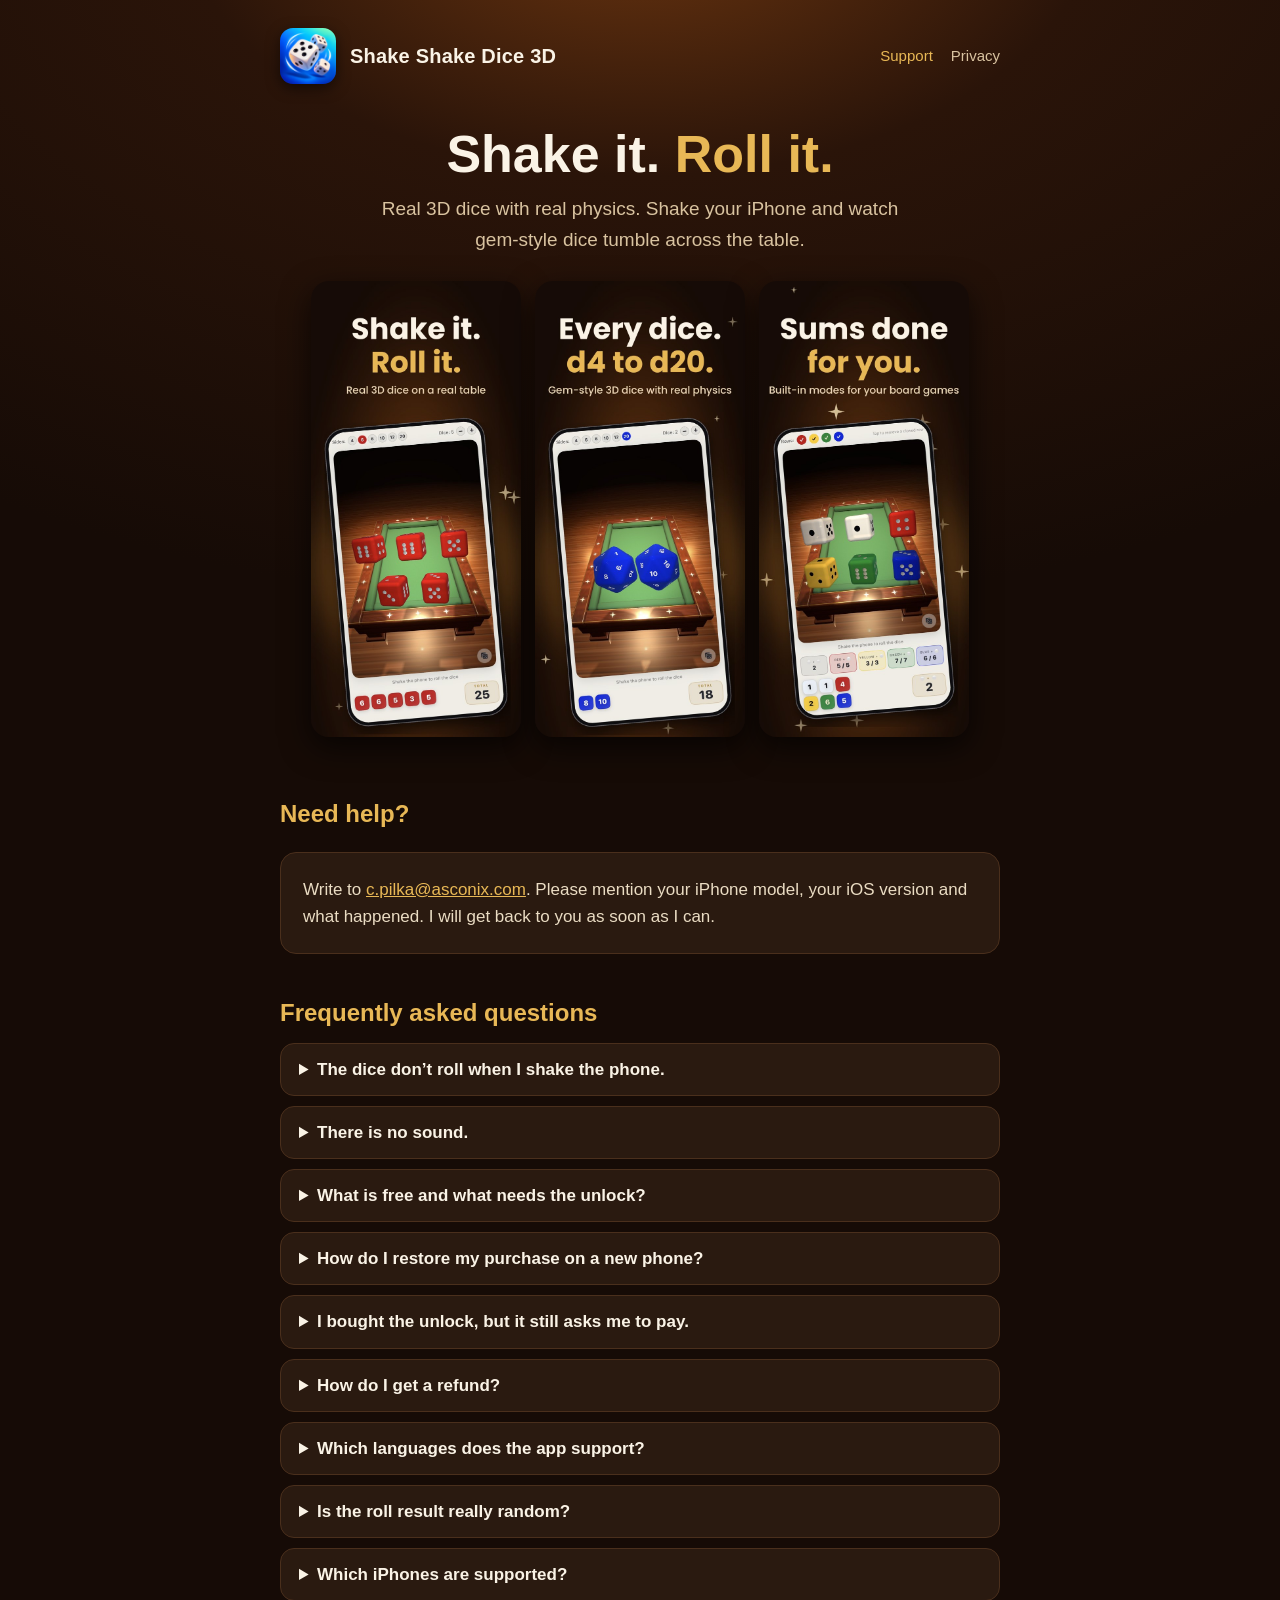
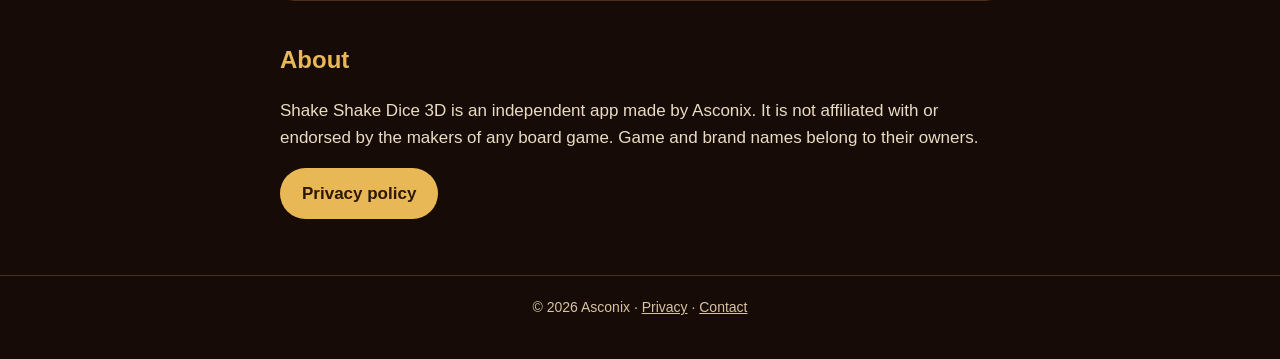
==== index.html @ 43e731a8 "(feat) Initial commit" ====
<!doctype html>
<html lang="en">
<head>
<meta charset="utf-8">
<meta name="viewport" content="width=device-width,initial-scale=1">
<title>Shake Shake Dice 3D – Support</title>
<meta name="description" content="Support and help for Shake Shake Dice 3D, the iPhone app that rolls real 3D dice when you shake your phone.">
<link rel="icon" href="icon.png">
<link rel="apple-touch-icon" href="apple-touch-icon.png">
<link rel="stylesheet" href="style.css">
</head>
<body>
<header class="site"><div class="wrap">
  <img src="icon.png" alt="Shake Shake Dice app icon" width="56" height="56">
  <b>Shake Shake Dice 3D</b>
  <nav><a href="index.html" aria-current="page">Support</a><a href="privacy.html">Privacy</a></nav>
</div></header>

<main class="wrap">
  <section class="hero">
    <h1>Shake it. <span>Roll it.</span></h1>
    <p>Real 3D dice with real physics. Shake your iPhone and watch gem-style dice tumble across the table.</p>
    <div class="shots">
      <img src="screen1.jpg" alt="Five red dice on a green felt table" loading="lazy">
      <img src="screen2.jpg" alt="Two blue twenty-sided dice" loading="lazy">
      <img src="screen3.jpg" alt="Colored dice with the sums worked out" loading="lazy">
    </div>
  </section>

  <h2>Need help?</h2>
  <div class="card">
    <p>Write to <a href="mailto:c.pilka@asconix.com?subject=Shake%20Shake%20Dice%203D%20support">c.pilka@asconix.com</a>. Please mention your iPhone model, your iOS version and what happened. I will get back to you as soon as I can.</p>
  </div>

  <h2>Frequently asked questions</h2>

  <details><summary>The dice don’t roll when I shake the phone.</summary>
    <p>Shake the phone firmly in your hand: the dice rattle while you shake and land when you stop. If shaking doesn’t work, you can always tap the dice button in the lower right corner of the table. Shake detection needs no special permission, but it can be weaker when the phone is in a thick case or is lying on a table.</p></details>

  <details><summary>There is no sound.</summary>
    <p>Check that the ring/silent switch (or the Action button setting) is not muted and that the volume is turned up. The dice sounds are played by the app itself.</p></details>

  <details><summary>What is free and what needs the unlock?</summary>
    <p>The classic six-sided die is free forever. The other dice (d4, d8, d10, d12, d20) and the game modes (five-dice hands, colored dice, attack and defend) give you five free rolls each. After that, a single one-time purchase unlocks everything. There is no subscription and there are no ads.</p></details>

  <details><summary>How do I restore my purchase on a new phone?</summary>
    <p>Open any locked mode or dice type to see the unlock screen and tap <b>Restore purchase</b>. Use the same Apple ID you bought with.</p></details>

  <details><summary>I bought the unlock, but it still asks me to pay.</summary>
    <p>Tap <b>Restore purchase</b> on the unlock screen and make sure you are signed in to the same Apple ID in Settings → your name → Media &amp; Purchases. If it still doesn’t work, write to me and include the order number from Apple’s receipt email.</p></details>

  <details><summary>How do I get a refund?</summary>
    <p>Refunds for App Store purchases are handled by Apple. Go to <a href="https://reportaproblem.apple.com">reportaproblem.apple.com</a>, sign in and choose the purchase.</p></details>

  <details><summary>Which languages does the app support?</summary>
    <p>English, German, French, Spanish, Italian, Dutch, Portuguese (Brazil and Portugal), Danish, Finnish, Norwegian, Swedish, Polish, Czech, Slovak, Hungarian, Romanian, Bulgarian, Croatian, Serbian, Ukrainian, Lithuanian, Greek, Turkish, Arabic, Hindi, Japanese, Korean and Simplified Chinese. The app follows your iPhone’s language. Spotted a translation mistake? Please write to me.</p></details>

  <details><summary>Is the roll result really random?</summary>
    <p>The dice are simulated with real physics, so the result comes from how they tumble, bounce and land on the table.</p></details>

  <details><summary>Which iPhones are supported?</summary>
    <p>iPhones running iOS 16.6 or later. The app is made for iPhone and does not have a separate iPad or Mac version.</p></details>

  <h2>About</h2>
  <p>Shake Shake Dice 3D is an independent app made by Asconix. It is not affiliated with or endorsed by the makers of any board game. Game and brand names belong to their owners.</p>
  <p><a class="btn" href="privacy.html">Privacy policy</a></p>
</main>

<footer><div class="wrap">© 2026 Asconix · <a href="privacy.html">Privacy</a> · <a href="mailto:c.pilka@asconix.com">Contact</a></div></footer>
</body>
</html>
---- style.css ----
:root{--bg:#160b06;--bg2:#2a1409;--card:#2a1a10;--ink:#faf3e6;--muted:#d9c3a0;--gold:#e8b856;--line:#4a2f1c}
*{box-sizing:border-box}
html{-webkit-text-size-adjust:100%}
body{margin:0;font:17px/1.6 -apple-system,BlinkMacSystemFont,"Segoe UI",Roboto,Helvetica,Arial,sans-serif;color:var(--ink);background:radial-gradient(1200px 700px at 50% -10%,#6b3510 0%,var(--bg2) 38%,var(--bg) 100%) fixed,var(--bg)}
a{color:var(--gold)}
.wrap{max-width:760px;margin:0 auto;padding:0 20px}
header.site{padding:28px 0 8px}
header.site .wrap{display:flex;align-items:center;gap:14px}
header.site img{width:56px;height:56px;border-radius:13px;box-shadow:0 4px 14px #0008}
header.site b{font-size:20px;letter-spacing:.2px}
nav{margin-left:auto;display:flex;gap:18px;font-size:15px}
nav a{text-decoration:none;color:var(--muted)}
nav a:hover,nav a[aria-current]{color:var(--gold)}
.hero{padding:34px 0 10px;text-align:center}
.hero h1{font-size:clamp(34px,7vw,52px);line-height:1.08;margin:0 0 12px}
.hero h1 span{color:var(--gold)}
.hero p{color:var(--muted);max-width:560px;margin:0 auto 22px;font-size:19px}
.shots{display:flex;gap:14px;justify-content:center;margin:26px 0 8px}
.shots img{width:31%;max-width:210px;height:auto;border-radius:18px;box-shadow:0 10px 30px #000a}
h2{font-size:24px;margin:40px 0 8px;color:var(--gold)}
h3{font-size:18px;margin:26px 0 4px}
p,li{color:#eadcc3}
ul{padding-left:22px}
.card{background:var(--card);border:1px solid var(--line);border-radius:16px;padding:18px 22px;margin:18px 0}
.card p{margin:.3em 0}
details{background:var(--card);border:1px solid var(--line);border-radius:14px;padding:12px 18px;margin:10px 0}
summary{cursor:pointer;font-weight:600;color:var(--ink)}
details p{margin:.6em 0 .2em}
.btn{display:inline-block;background:var(--gold);color:#2b1704;font-weight:700;text-decoration:none;padding:12px 22px;border-radius:999px}
footer{margin:56px 0 40px;padding-top:20px;border-top:1px solid var(--line);font-size:14px;color:var(--muted);text-align:center}
footer a{color:var(--muted)}
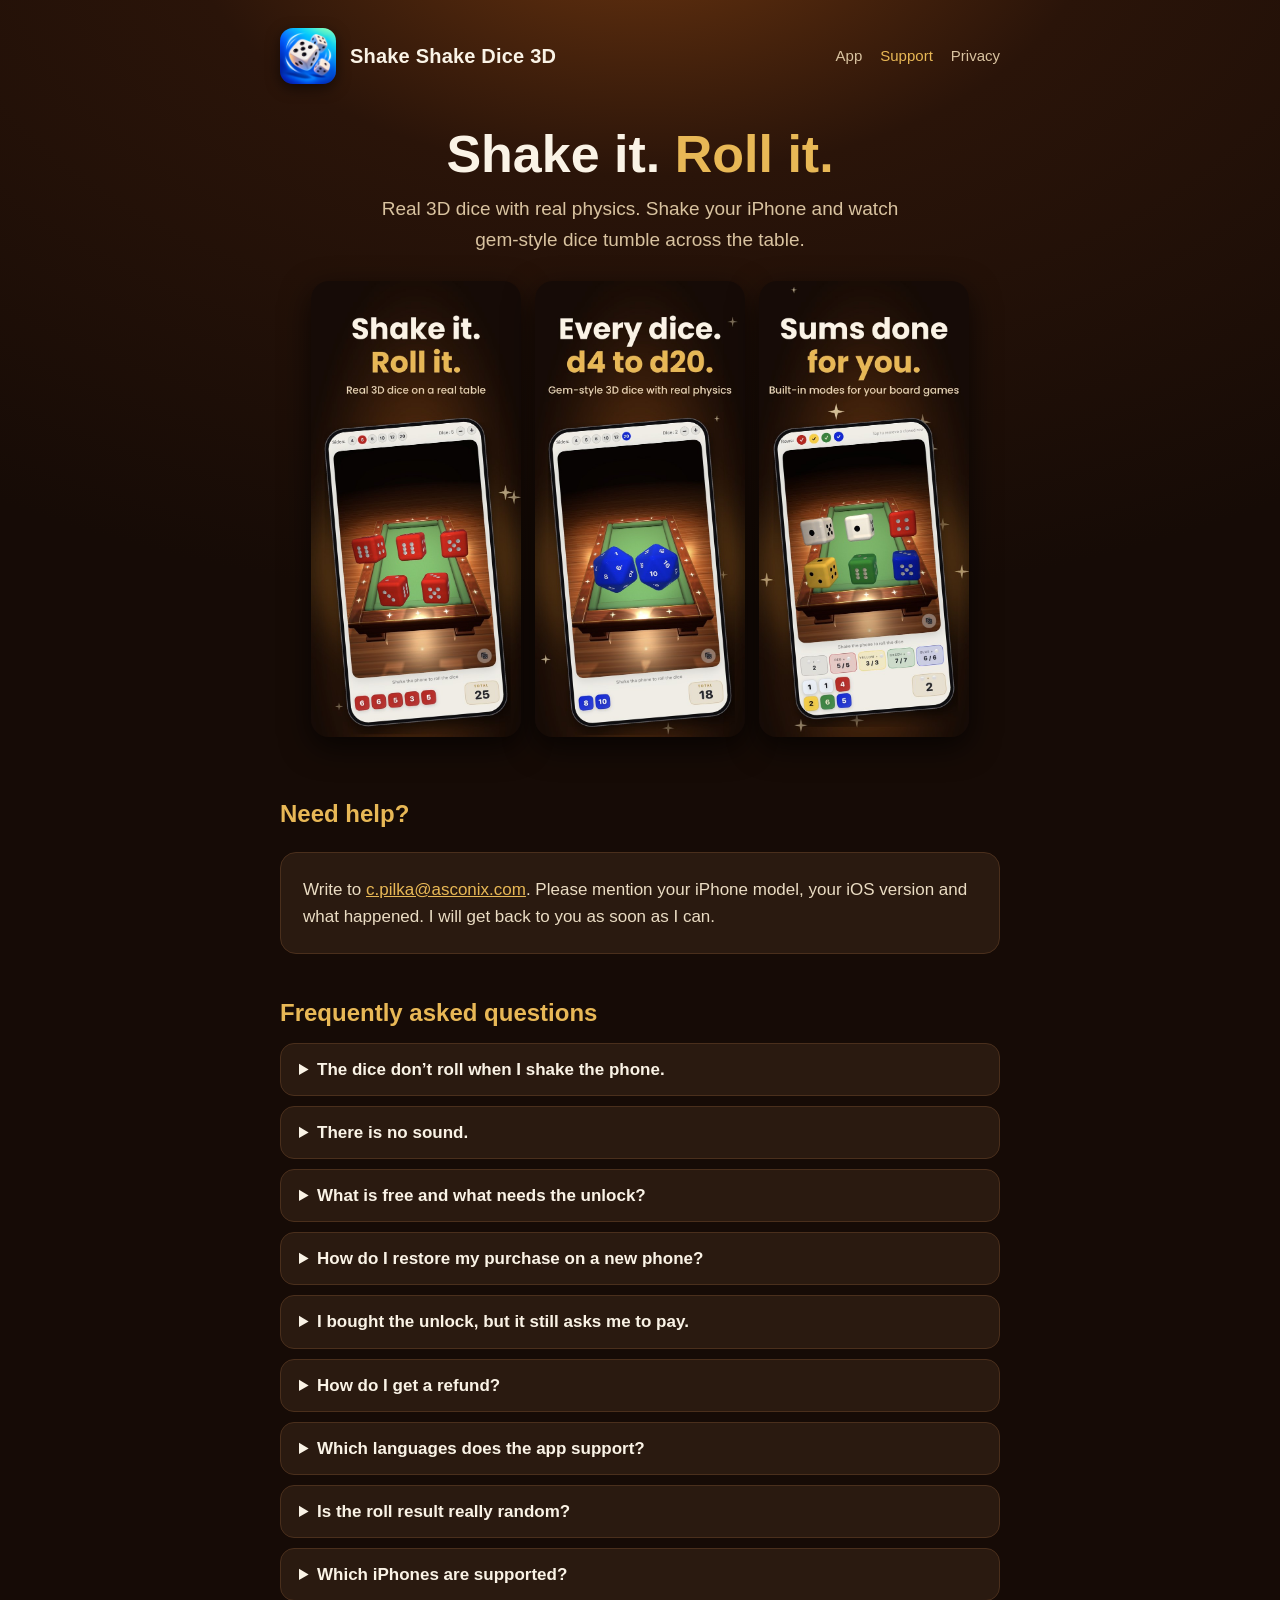
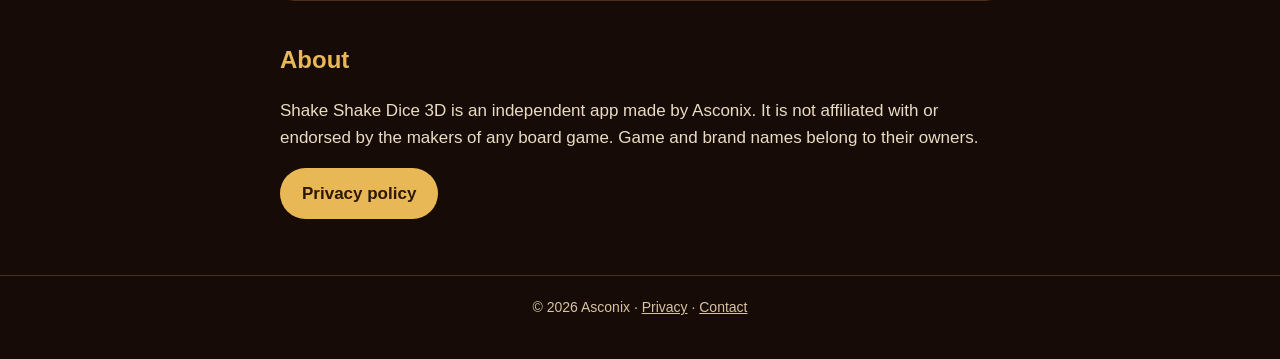
==== commit db2e6736: "(feat) Added marketing page" ====
--- a/index.html
+++ b/index.html
@@ -13,7 +13,7 @@
 <header class="site"><div class="wrap">
   <img src="icon.png" alt="Shake Shake Dice app icon" width="56" height="56">
   <b>Shake Shake Dice 3D</b>
-  <nav><a href="index.html" aria-current="page">Support</a><a href="privacy.html">Privacy</a></nav>
+  <nav><a href="marketing.html">App</a><a href="index.html" aria-current="page">Support</a><a href="privacy.html">Privacy</a></nav>
 </div></header>
 
 <main class="wrap">
--- a/style.css
+++ b/style.css
@@ -29,3 +29,21 @@
 .btn{display:inline-block;background:var(--gold);color:#2b1704;font-weight:700;text-decoration:none;padding:12px 22px;border-radius:999px}
 footer{margin:56px 0 40px;padding-top:20px;border-top:1px solid var(--line);font-size:14px;color:var(--muted);text-align:center}
 footer a{color:var(--muted)}
+/* marketing page */
+.hero.big{padding:44px 0 6px}
+.hero .icon{width:112px;height:112px;border-radius:26px;box-shadow:0 10px 34px #000a;margin-bottom:18px}
+.badge{display:inline-block;background:#000;color:#fff;text-decoration:none;border:1px solid #888;border-radius:12px;padding:8px 22px 8px 18px;line-height:1.15;text-align:left}
+.badge small{display:block;font-size:11px;letter-spacing:.3px}
+.badge b{font-size:22px}
+.cta-note{font-size:14px;color:var(--muted);margin-top:10px}
+.grid{display:grid;grid-template-columns:repeat(auto-fit,minmax(220px,1fr));gap:14px;margin:18px 0}
+.grid .card{margin:0}
+.grid h3{margin:0 0 4px;font-size:17px;color:var(--gold)}
+.grid p{font-size:15.5px}
+.dice{display:flex;flex-wrap:wrap;gap:10px;justify-content:center;margin:16px 0}
+.dice span{background:var(--card);border:1px solid var(--line);border-radius:12px;padding:8px 16px;font-weight:700;color:var(--gold)}
+.band{text-align:center;margin:46px 0 10px;padding:30px 20px;border:1px solid var(--line);border-radius:20px;background:linear-gradient(160deg,#3a1d0d,#1d0e07)}
+.band h2{margin-top:0}
+.center{text-align:center}
+.shots.large img{max-width:230px}
+@media(max-width:480px){header.site b{font-size:16px;line-height:1.2}header.site .wrap{gap:10px}nav{gap:12px;font-size:14px}}
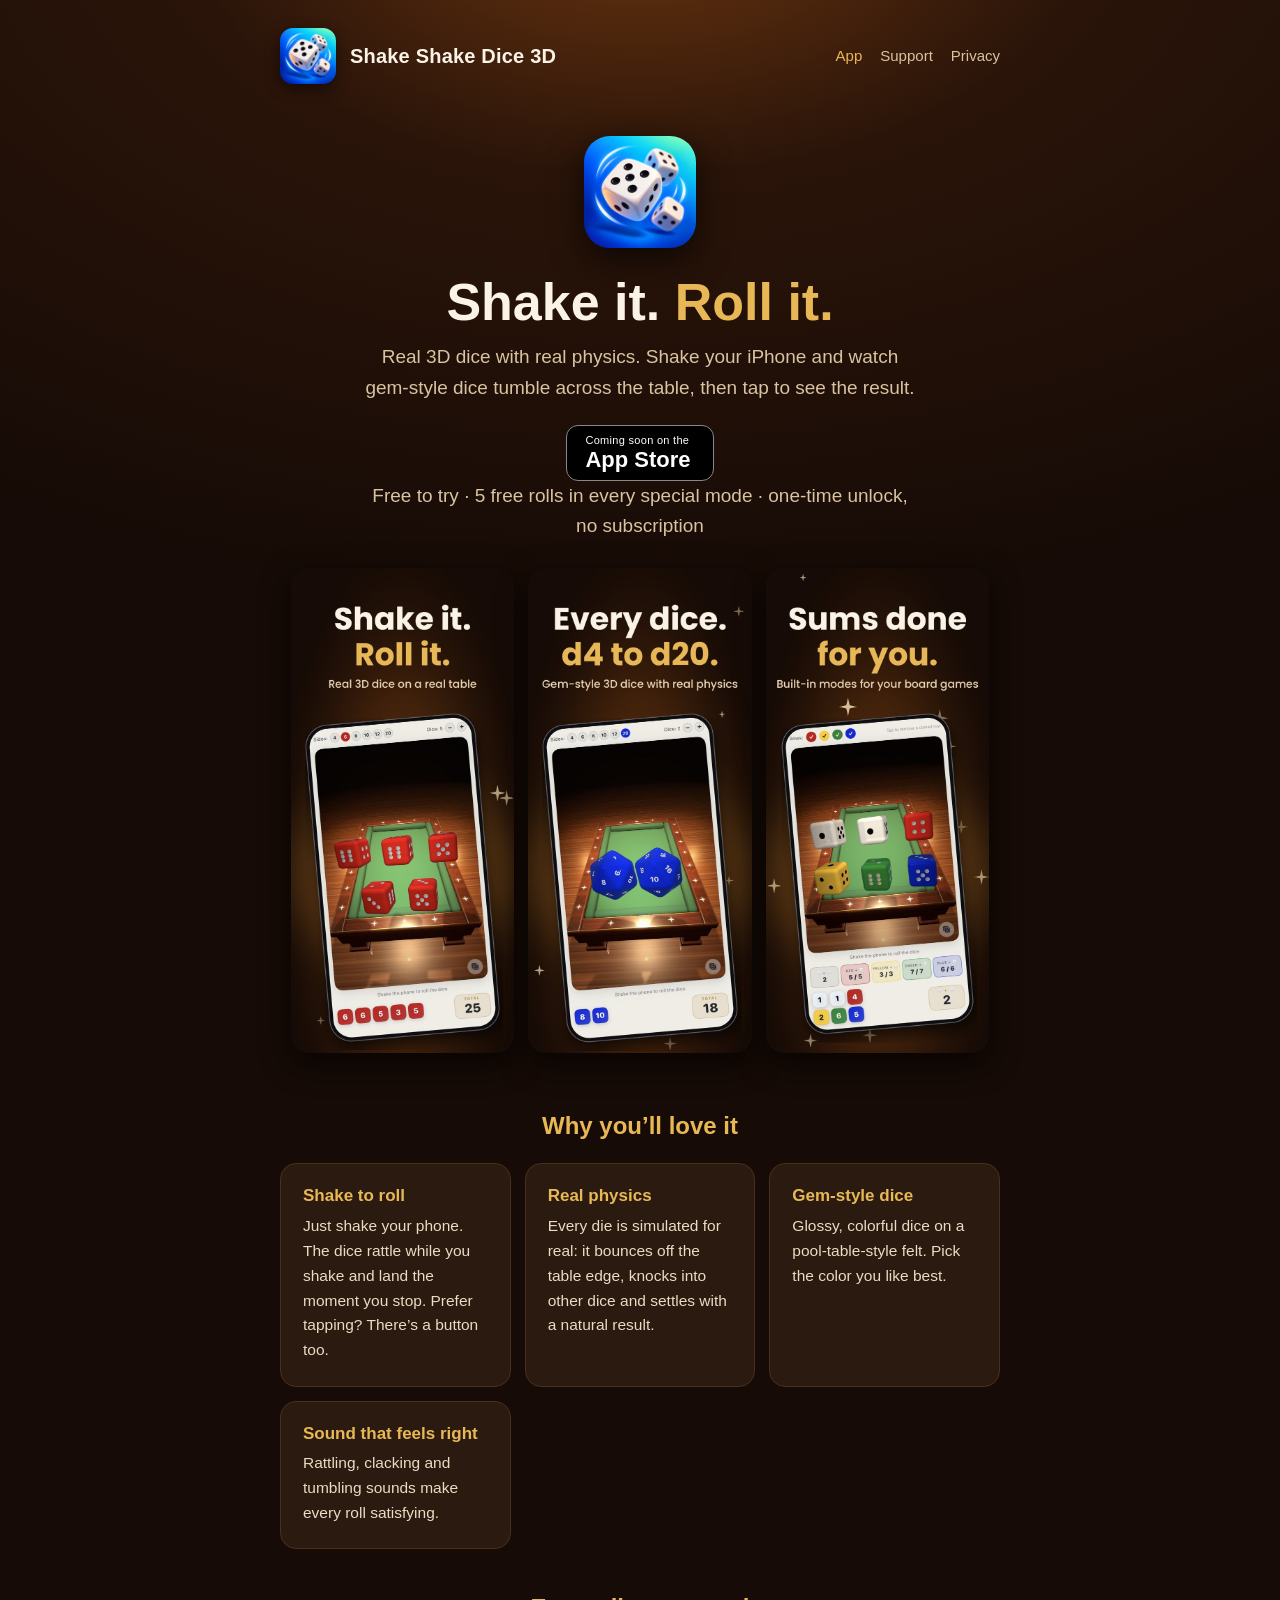
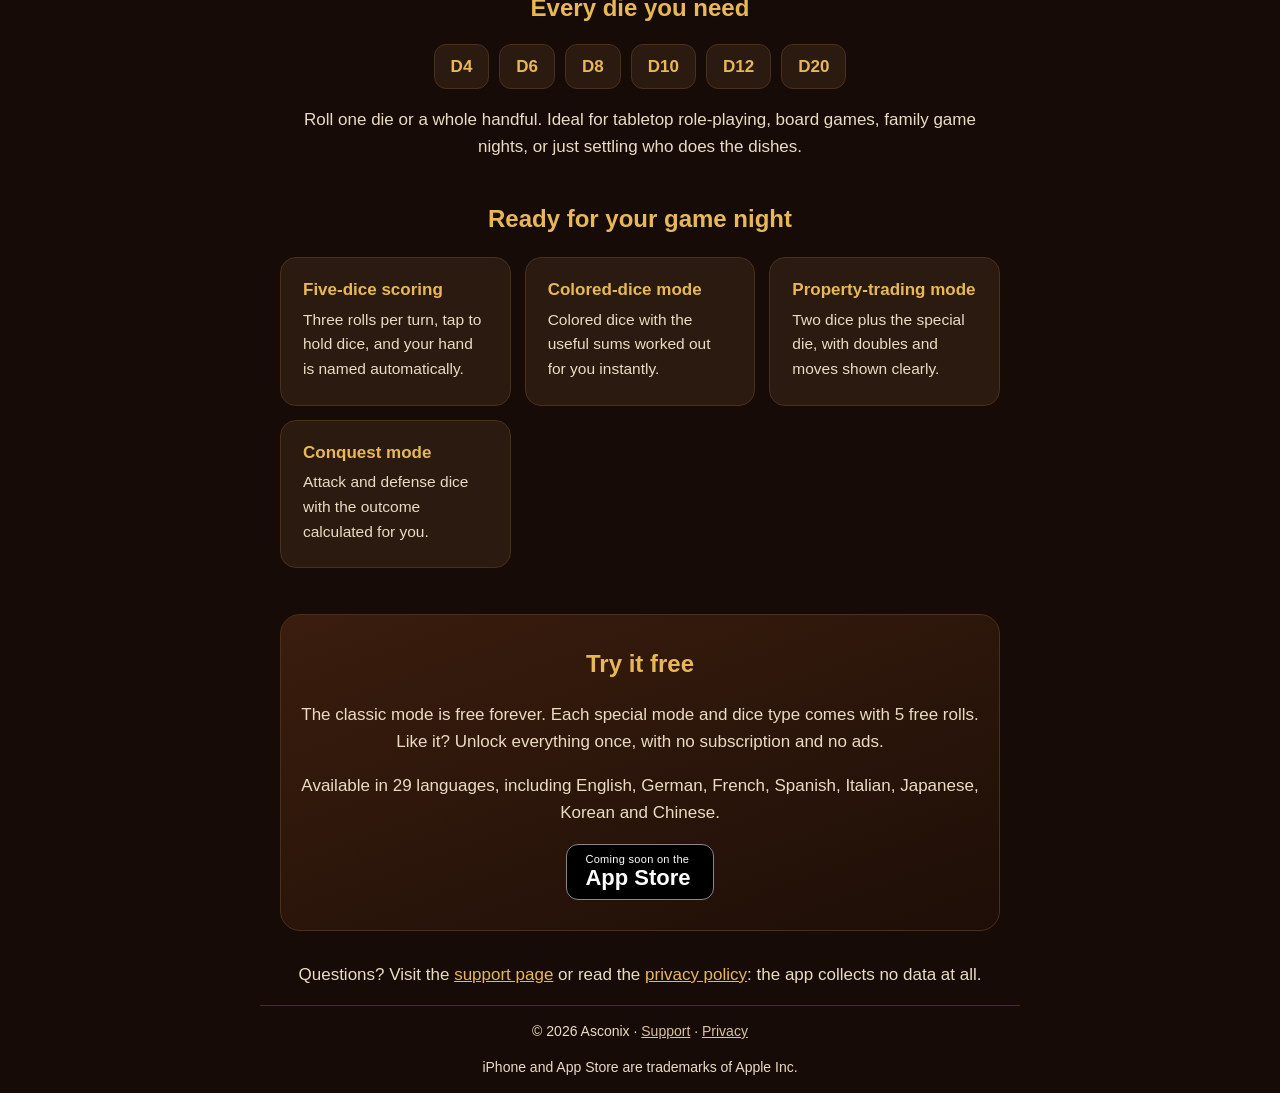
==== commit f90aeca9: "(fix) Reordered index and marketing page" ====
--- a/index.html
+++ b/index.html
@@ -3,8 +3,11 @@
 <head>
 <meta charset="utf-8">
 <meta name="viewport" content="width=device-width,initial-scale=1">
-<title>Shake Shake Dice 3D – Support</title>
-<meta name="description" content="Support and help for Shake Shake Dice 3D, the iPhone app that rolls real 3D dice when you shake your phone.">
+<title>Shake Shake Dice 3D – Roll real 3D dice on your iPhone</title>
+<meta name="description" content="Shake your iPhone and watch gem-style 3D dice tumble across the table. Six dice types, realistic physics and sound, and ready-made modes for your favorite dice games. Free to try.">
+<meta property="og:title" content="Shake Shake Dice 3D">
+<meta property="og:description" content="Shake it. Roll it. Real 3D dice with real physics on your iPhone.">
+<meta property="og:image" content="screen1.jpg">
 <link rel="icon" href="icon.png">
 <link rel="apple-touch-icon" href="apple-touch-icon.png">
 <link rel="stylesheet" href="style.css">
@@ -13,59 +16,56 @@
 <header class="site"><div class="wrap">
   <img src="icon.png" alt="Shake Shake Dice app icon" width="56" height="56">
   <b>Shake Shake Dice 3D</b>
-  <nav><a href="marketing.html">App</a><a href="index.html" aria-current="page">Support</a><a href="privacy.html">Privacy</a></nav>
+  <nav><a href="index.html" aria-current="page">App</a><a href="support.html">Support</a><a href="privacy.html">Privacy</a></nav>
 </div></header>
 
 <main class="wrap">
-  <section class="hero">
+  <section class="hero big">
+    <img class="icon" src="icon.png" alt="Shake Shake Dice 3D icon" width="112" height="112">
     <h1>Shake it. <span>Roll it.</span></h1>
-    <p>Real 3D dice with real physics. Shake your iPhone and watch gem-style dice tumble across the table.</p>
-    <div class="shots">
+    <p>Real 3D dice with real physics. Shake your iPhone and watch gem-style dice tumble across the table, then tap to see the result.</p>
+    <a class="badge" href="#" aria-disabled="true"><small>Coming soon on the</small><b>App Store</b></a>
+    <p class="cta-note">Free to try · 5 free rolls in every special mode · one-time unlock, no subscription</p>
+    <div class="shots large">
       <img src="screen1.jpg" alt="Five red dice on a green felt table" loading="lazy">
       <img src="screen2.jpg" alt="Two blue twenty-sided dice" loading="lazy">
       <img src="screen3.jpg" alt="Colored dice with the sums worked out" loading="lazy">
     </div>
   </section>
 
-  <h2>Need help?</h2>
-  <div class="card">
-    <p>Write to <a href="mailto:c.pilka@asconix.com?subject=Shake%20Shake%20Dice%203D%20support">c.pilka@asconix.com</a>. Please mention your iPhone model, your iOS version and what happened. I will get back to you as soon as I can.</p>
+  <h2 class="center">Why you’ll love it</h2>
+  <div class="grid">
+    <div class="card"><h3>Shake to roll</h3><p>Just shake your phone. The dice rattle while you shake and land the moment you stop. Prefer tapping? There’s a button too.</p></div>
+    <div class="card"><h3>Real physics</h3><p>Every die is simulated for real: it bounces off the table edge, knocks into other dice and settles with a natural result.</p></div>
+    <div class="card"><h3>Gem-style dice</h3><p>Glossy, colorful dice on a pool-table-style felt. Pick the color you like best.</p></div>
+    <div class="card"><h3>Sound that feels right</h3><p>Rattling, clacking and tumbling sounds make every roll satisfying.</p></div>
   </div>
 
-  <h2>Frequently asked questions</h2>
+  <h2 class="center">Every die you need</h2>
+  <div class="dice"><span>D4</span><span>D6</span><span>D8</span><span>D10</span><span>D12</span><span>D20</span></div>
+  <p class="center">Roll one die or a whole handful. Ideal for tabletop role-playing, board games, family game nights, or just settling who does the dishes.</p>
 
-  <details><summary>The dice don’t roll when I shake the phone.</summary>
-    <p>Shake the phone firmly in your hand: the dice rattle while you shake and land when you stop. If shaking doesn’t work, you can always tap the dice button in the lower right corner of the table. Shake detection needs no special permission, but it can be weaker when the phone is in a thick case or is lying on a table.</p></details>
+  <h2 class="center">Ready for your game night</h2>
+  <div class="grid">
+    <div class="card"><h3>Five-dice scoring</h3><p>Three rolls per turn, tap to hold dice, and your hand is named automatically.</p></div>
+    <div class="card"><h3>Colored-dice mode</h3><p>Colored dice with the useful sums worked out for you instantly.</p></div>
+    <div class="card"><h3>Property-trading mode</h3><p>Two dice plus the special die, with doubles and moves shown clearly.</p></div>
+    <div class="card"><h3>Conquest mode</h3><p>Attack and defense dice with the outcome calculated for you.</p></div>
+  </div>
 
-  <details><summary>There is no sound.</summary>
-    <p>Check that the ring/silent switch (or the Action button setting) is not muted and that the volume is turned up. The dice sounds are played by the app itself.</p></details>
+  <div class="band">
+    <h2>Try it free</h2>
+    <p>The classic mode is free forever. Each special mode and dice type comes with 5 free rolls. Like it? Unlock everything once, with no subscription and no ads.</p>
+    <p>Available in 29 languages, including English, German, French, Spanish, Italian, Japanese, Korean and Chinese.</p>
+    <a class="badge" href="#" aria-disabled="true"><small>Coming soon on the</small><b>App Store</b></a>
+  </div>
 
-  <details><summary>What is free and what needs the unlock?</summary>
-    <p>The classic six-sided die is free forever. The other dice (d4, d8, d10, d12, d20) and the game modes (five-dice hands, colored dice, attack and defend) give you five free rolls each. After that, a single one-time purchase unlocks everything. There is no subscription and there are no ads.</p></details>
-
-  <details><summary>How do I restore my purchase on a new phone?</summary>
-    <p>Open any locked mode or dice type to see the unlock screen and tap <b>Restore purchase</b>. Use the same Apple ID you bought with.</p></details>
-
-  <details><summary>I bought the unlock, but it still asks me to pay.</summary>
-    <p>Tap <b>Restore purchase</b> on the unlock screen and make sure you are signed in to the same Apple ID in Settings → your name → Media &amp; Purchases. If it still doesn’t work, write to me and include the order number from Apple’s receipt email.</p></details>
-
-  <details><summary>How do I get a refund?</summary>
-    <p>Refunds for App Store purchases are handled by Apple. Go to <a href="https://reportaproblem.apple.com">reportaproblem.apple.com</a>, sign in and choose the purchase.</p></details>
-
-  <details><summary>Which languages does the app support?</summary>
-    <p>English, German, French, Spanish, Italian, Dutch, Portuguese (Brazil and Portugal), Danish, Finnish, Norwegian, Swedish, Polish, Czech, Slovak, Hungarian, Romanian, Bulgarian, Croatian, Serbian, Ukrainian, Lithuanian, Greek, Turkish, Arabic, Hindi, Japanese, Korean and Simplified Chinese. The app follows your iPhone’s language. Spotted a translation mistake? Please write to me.</p></details>
-
-  <details><summary>Is the roll result really random?</summary>
-    <p>The dice are simulated with real physics, so the result comes from how they tumble, bounce and land on the table.</p></details>
-
-  <details><summary>Which iPhones are supported?</summary>
-    <p>iPhones running iOS 16.6 or later. The app is made for iPhone and does not have a separate iPad or Mac version.</p></details>
-
-  <h2>About</h2>
-  <p>Shake Shake Dice 3D is an independent app made by Asconix. It is not affiliated with or endorsed by the makers of any board game. Game and brand names belong to their owners.</p>
-  <p><a class="btn" href="privacy.html">Privacy policy</a></p>
+  <p class="center" style="margin-top:30px">Questions? Visit the <a href="support.html">support page</a> or read the <a href="privacy.html">privacy policy</a>: the app collects no data at all.</p>
 </main>
 
-<footer><div class="wrap">© 2026 Asconix · <a href="privacy.html">Privacy</a> · <a href="mailto:c.pilka@asconix.com">Contact</a></div></footer>
+<footer class="wrap">
+  <p>© 2026 Asconix · <a href="support.html">Support</a> · <a href="privacy.html">Privacy</a></p>
+  <p>iPhone and App Store are trademarks of Apple Inc.</p>
+</footer>
 </body>
 </html>
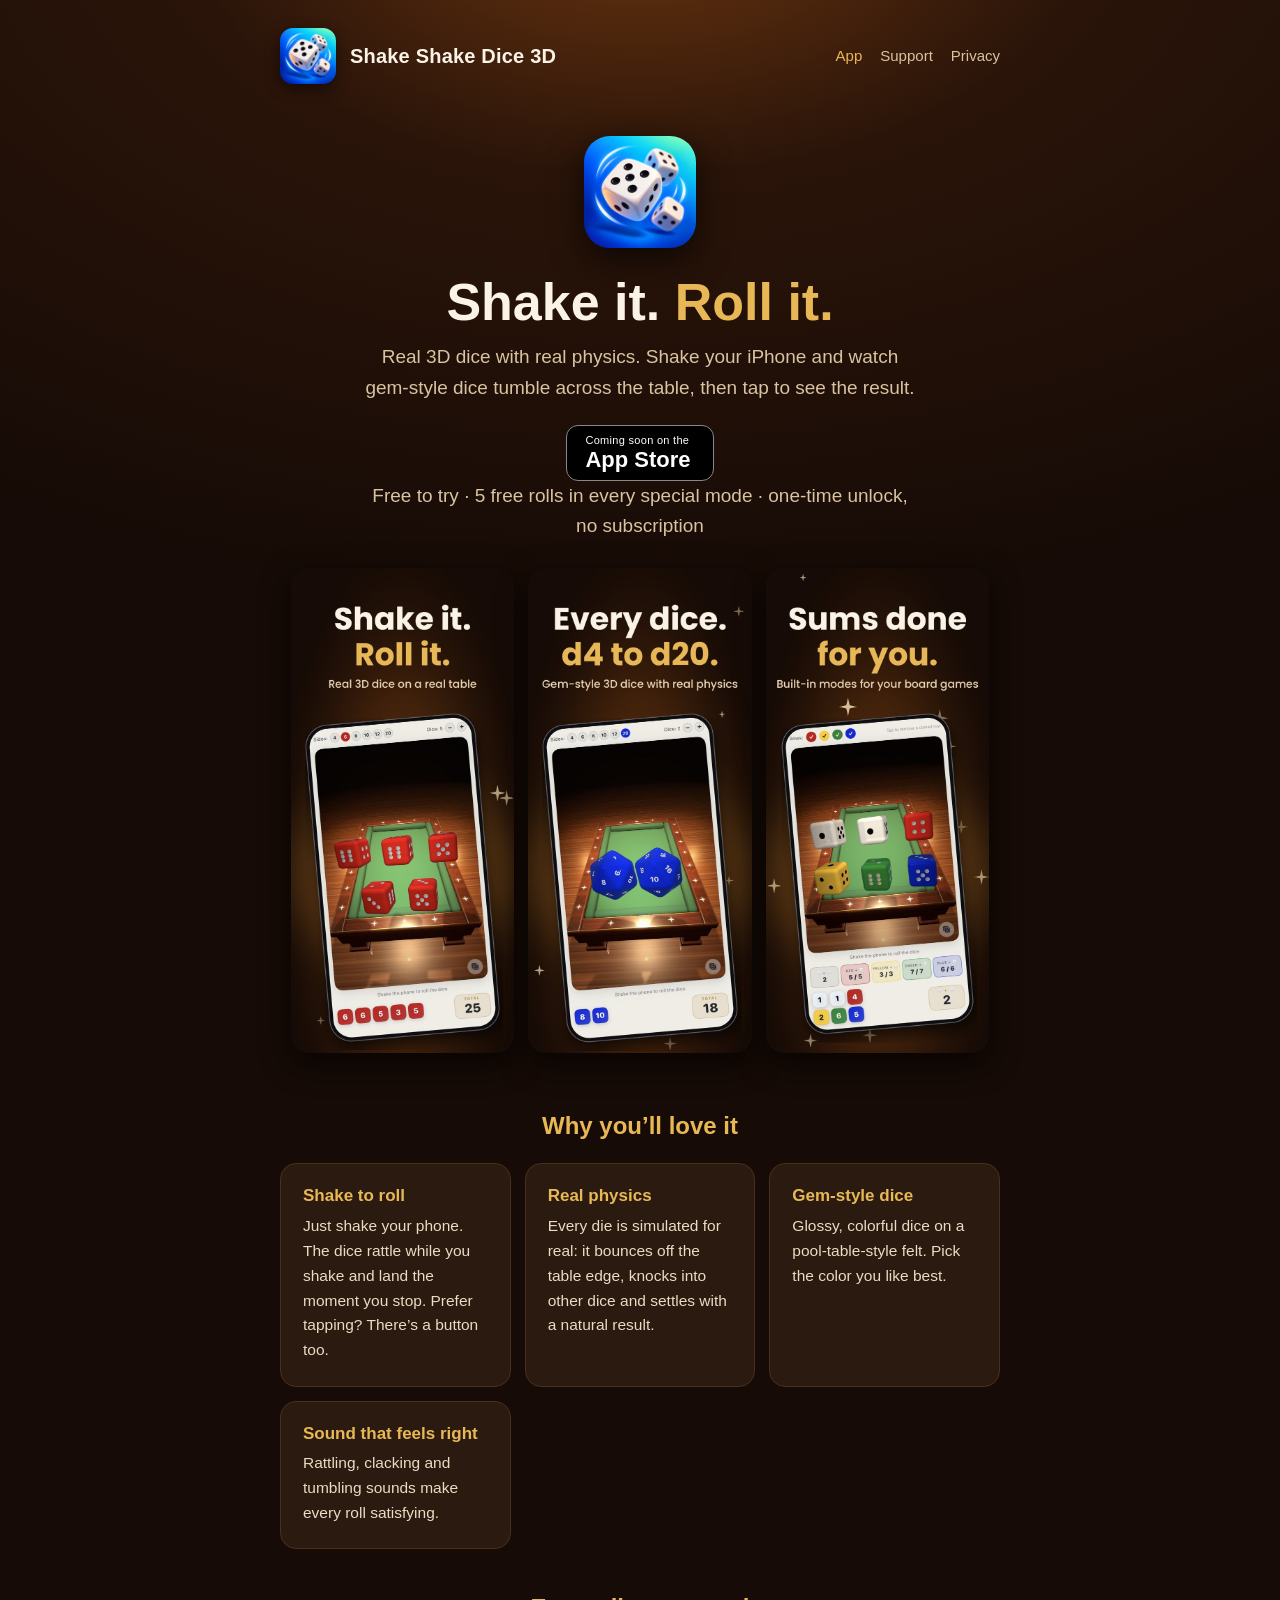
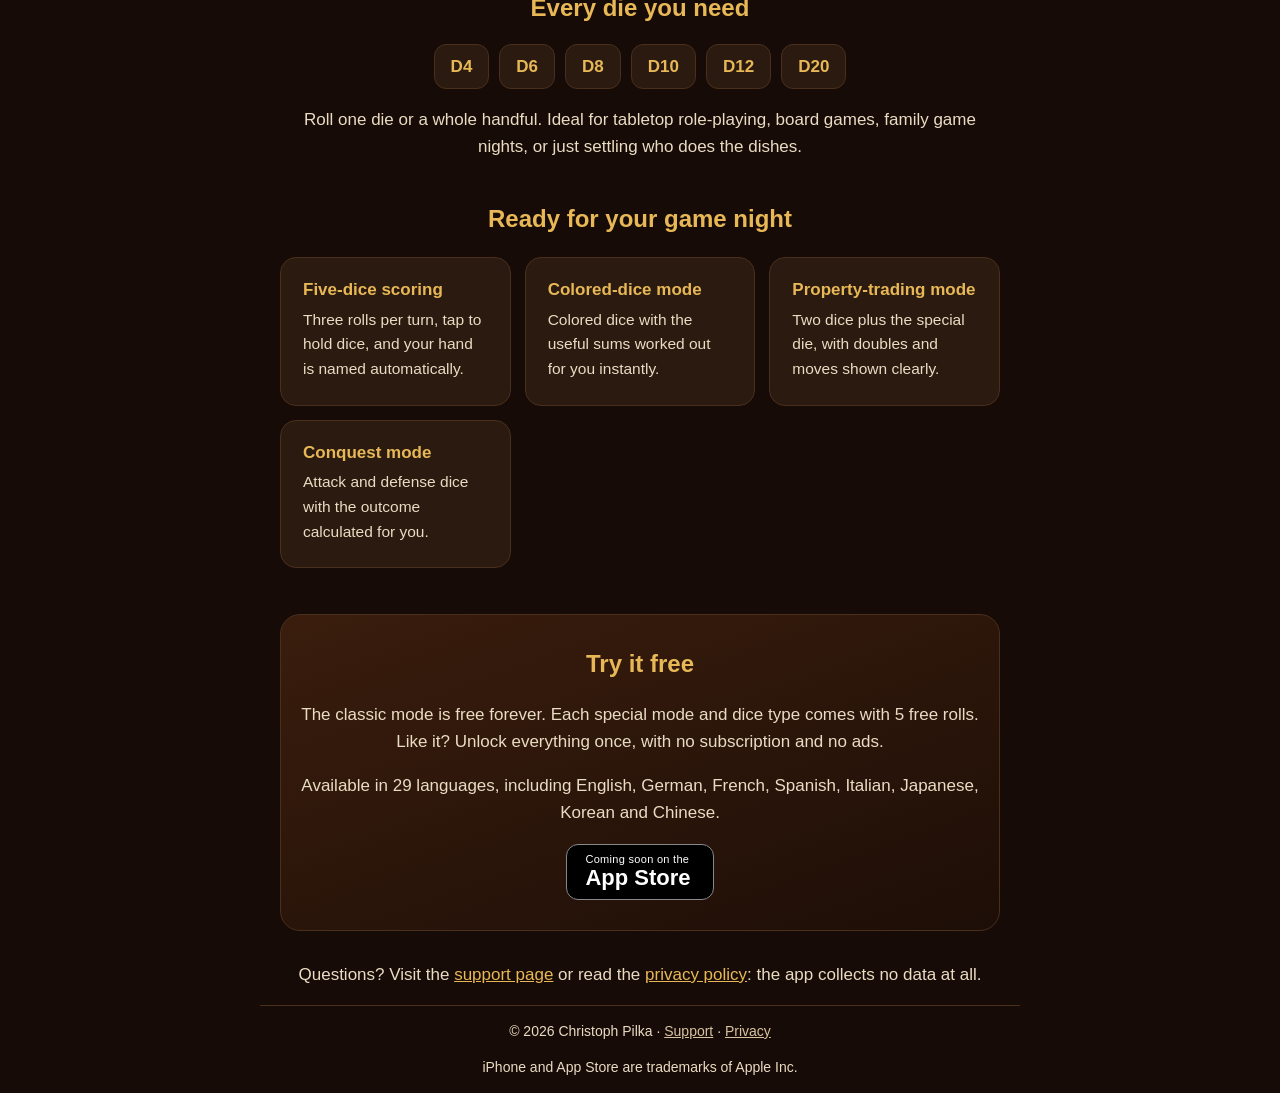
==== commit 6c86dc8e: "(fix) Removed any connection to Asconix" ====
--- a/index.html
+++ b/index.html
@@ -64,7 +64,7 @@
 </main>
 
 <footer class="wrap">
-  <p>© 2026 Asconix · <a href="support.html">Support</a> · <a href="privacy.html">Privacy</a></p>
+  <p>© 2026 Christoph Pilka · <a href="support.html">Support</a> · <a href="privacy.html">Privacy</a></p>
   <p>iPhone and App Store are trademarks of Apple Inc.</p>
 </footer>
 </body>
